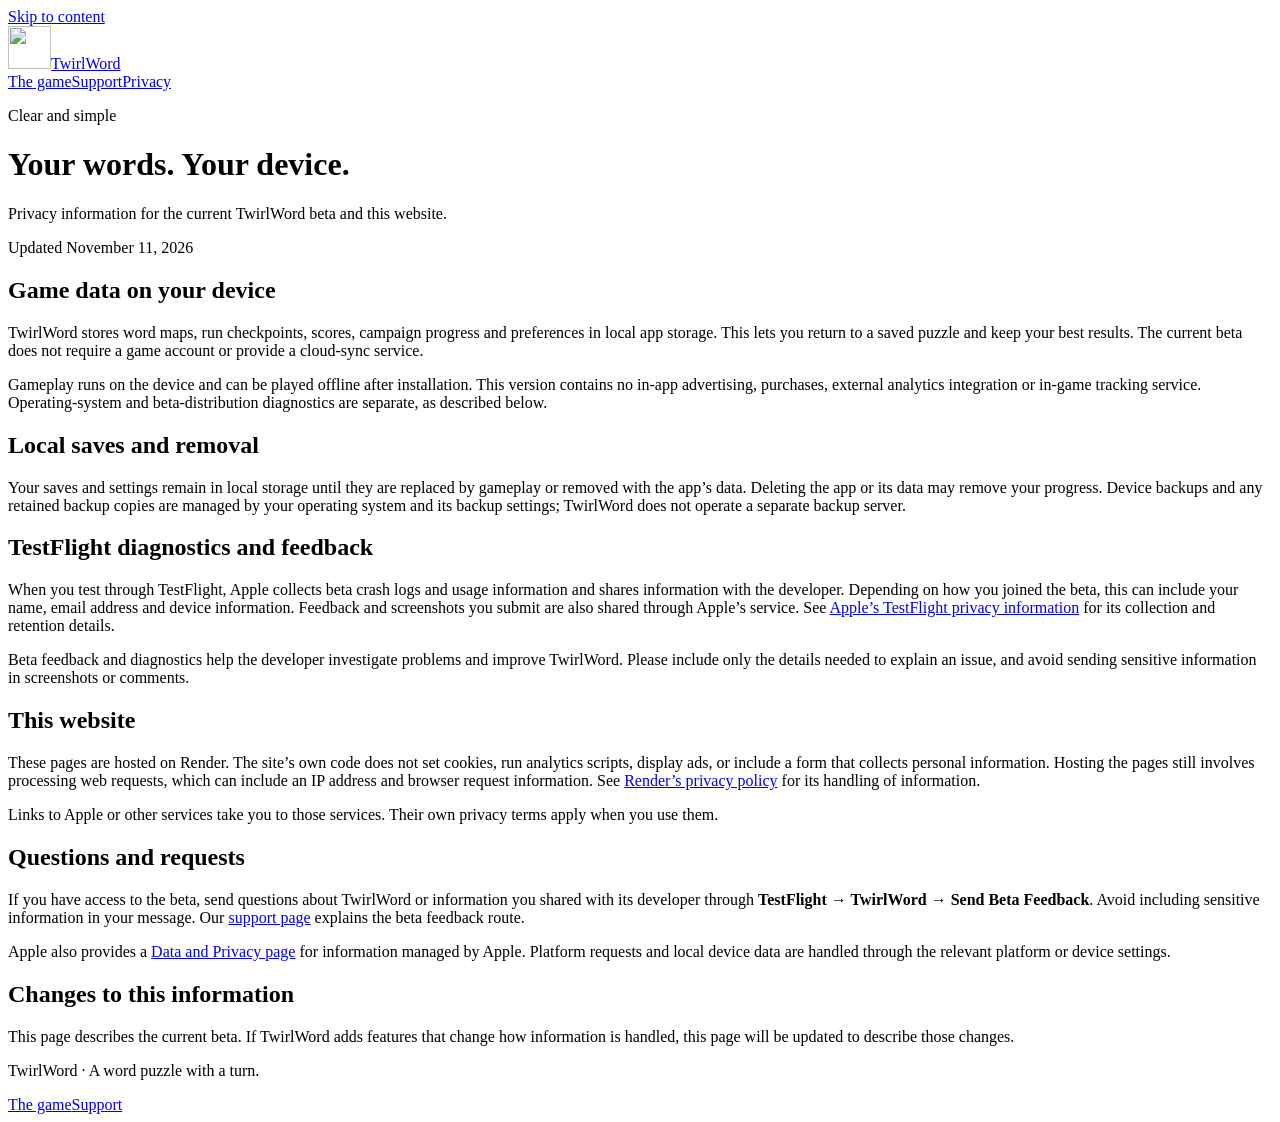
==== site/public/privacy/index.html @ 82c1c7ae "Correct beta support and privacy feedback guidance" ====
<!doctype html>
<html lang="en"><head><meta charset="utf-8"><meta name="viewport" content="width=device-width, initial-scale=1"><meta name="description" content="Privacy information for the TwirlWord beta and website, including local saves, TestFlight diagnostics and feedback, and Render hosting."><meta name="theme-color" content="#fff7ed"><title>Privacy — TwirlWord</title><link rel="icon" href="/assets/mark.svg" type="image/svg+xml"><link rel="stylesheet" href="/assets/style.css"></head>
<body><a class="skip" href="#main">Skip to content</a><header class="site-header wrap"><a class="brand" href="/" aria-label="TwirlWord home"><img src="/assets/mark.svg" width="43" height="43" alt="">TwirlWord</a><nav class="nav" aria-label="Main navigation"><a href="/">The game</a><a href="/support/">Support</a><a href="/privacy/" aria-current="page">Privacy</a></nav></header>
<main id="main" class="wrap"><div class="page-head"><p class="eyebrow">Clear and simple</p><h1>Your words. Your device.</h1><p class="lede">Privacy information for the current TwirlWord beta and this website.</p><p class="small">Updated November 11, 2026</p></div><article class="content policy" aria-label="TwirlWord privacy information"><h2>Game data on your device</h2><p>TwirlWord stores word maps, run checkpoints, scores, campaign progress and preferences in local app storage. This lets you return to a saved puzzle and keep your best results. The current beta does not require a game account or provide a cloud-sync service.</p><p>Gameplay runs on the device and can be played offline after installation. This version contains no in-app advertising, purchases, external analytics integration or in-game tracking service. Operating-system and beta-distribution diagnostics are separate, as described below.</p>
<h2>Local saves and removal</h2><p>Your saves and settings remain in local storage until they are replaced by gameplay or removed with the app’s data. Deleting the app or its data may remove your progress. Device backups and any retained backup copies are managed by your operating system and its backup settings; TwirlWord does not operate a separate backup server.</p>
<h2>TestFlight diagnostics and feedback</h2><p>When you test through TestFlight, Apple collects beta crash logs and usage information and shares information with the developer. Depending on how you joined the beta, this can include your name, email address and device information. Feedback and screenshots you submit are also shared through Apple’s service. See <a href="https://www.apple.com/legal/privacy/data/en/test-flight/">Apple’s TestFlight privacy information</a> for its collection and retention details.</p><p>Beta feedback and diagnostics help the developer investigate problems and improve TwirlWord. Please include only the details needed to explain an issue, and avoid sending sensitive information in screenshots or comments.</p>
<h2>This website</h2><p>These pages are hosted on Render. The site’s own code does not set cookies, run analytics scripts, display ads, or include a form that collects personal information. Hosting the pages still involves processing web requests, which can include an IP address and browser request information. See <a href="https://render.com/privacy">Render’s privacy policy</a> for its handling of information.</p><p>Links to Apple or other services take you to those services. Their own privacy terms apply when you use them.</p>
<h2>Questions and requests</h2><p>If you have access to the beta, send questions about TwirlWord or information you shared with its developer through <strong>TestFlight → TwirlWord → Send Beta Feedback</strong>. Avoid including sensitive information in your message. Our <a href="/support/#contact">support page</a> explains the beta feedback route.</p><p>Apple also provides a <a href="https://privacy.apple.com/">Data and Privacy page</a> for information managed by Apple. Platform requests and local device data are handled through the relevant platform or device settings.</p>
<h2>Changes to this information</h2><p>This page describes the current beta. If TwirlWord adds features that change how information is handled, this page will be updated to describe those changes.</p></article></main><footer class="footer wrap"><p>TwirlWord · A word puzzle with a turn.</p><div><a href="/">The game</a><a href="/support/">Support</a></div></footer></body></html>
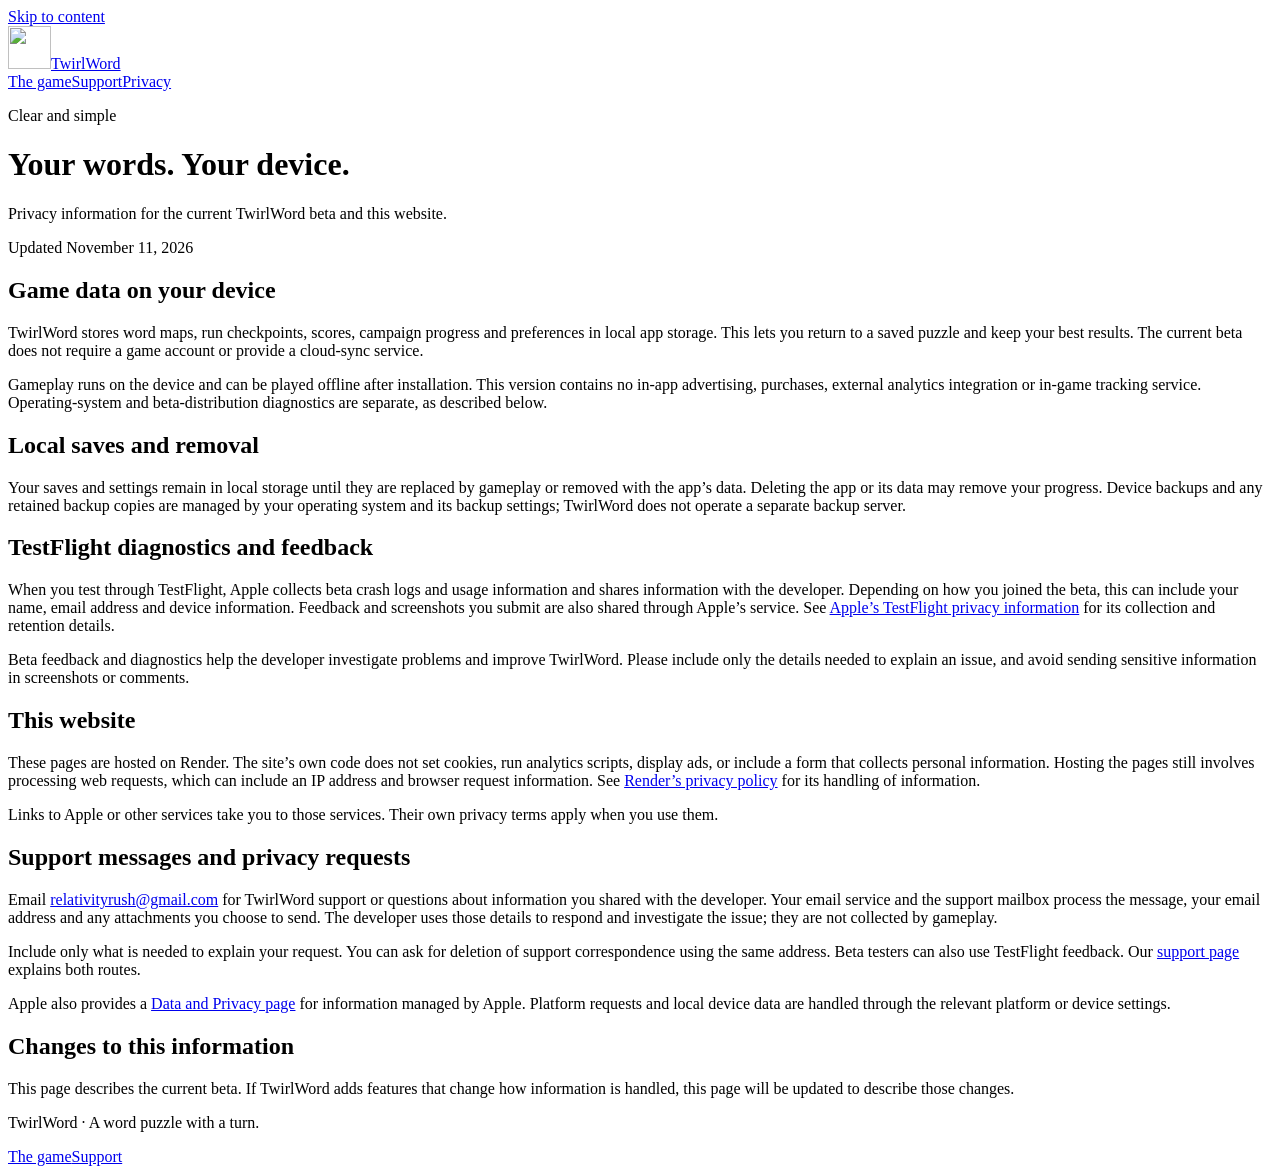
==== commit efbc6dec: "Add public support contact and prepare publisher verification" ====
--- a/site/public/privacy/index.html
+++ b/site/public/privacy/index.html
@@ -5,5 +5,5 @@
 <h2>Local saves and removal</h2><p>Your saves and settings remain in local storage until they are replaced by gameplay or removed with the app’s data. Deleting the app or its data may remove your progress. Device backups and any retained backup copies are managed by your operating system and its backup settings; TwirlWord does not operate a separate backup server.</p>
 <h2>TestFlight diagnostics and feedback</h2><p>When you test through TestFlight, Apple collects beta crash logs and usage information and shares information with the developer. Depending on how you joined the beta, this can include your name, email address and device information. Feedback and screenshots you submit are also shared through Apple’s service. See <a href="https://www.apple.com/legal/privacy/data/en/test-flight/">Apple’s TestFlight privacy information</a> for its collection and retention details.</p><p>Beta feedback and diagnostics help the developer investigate problems and improve TwirlWord. Please include only the details needed to explain an issue, and avoid sending sensitive information in screenshots or comments.</p>
 <h2>This website</h2><p>These pages are hosted on Render. The site’s own code does not set cookies, run analytics scripts, display ads, or include a form that collects personal information. Hosting the pages still involves processing web requests, which can include an IP address and browser request information. See <a href="https://render.com/privacy">Render’s privacy policy</a> for its handling of information.</p><p>Links to Apple or other services take you to those services. Their own privacy terms apply when you use them.</p>
-<h2>Questions and requests</h2><p>If you have access to the beta, send questions about TwirlWord or information you shared with its developer through <strong>TestFlight → TwirlWord → Send Beta Feedback</strong>. Avoid including sensitive information in your message. Our <a href="/support/#contact">support page</a> explains the beta feedback route.</p><p>Apple also provides a <a href="https://privacy.apple.com/">Data and Privacy page</a> for information managed by Apple. Platform requests and local device data are handled through the relevant platform or device settings.</p>
+<h2>Support messages and privacy requests</h2><p>Email <a href="mailto:relativityrush@gmail.com?subject=TwirlWord%20privacy">relativityrush@gmail.com</a> for TwirlWord support or questions about information you shared with the developer. Your email service and the support mailbox process the message, your email address and any attachments you choose to send. The developer uses those details to respond and investigate the issue; they are not collected by gameplay.</p><p>Include only what is needed to explain your request. You can ask for deletion of support correspondence using the same address. Beta testers can also use TestFlight feedback. Our <a href="/support/#contact">support page</a> explains both routes.</p><p>Apple also provides a <a href="https://privacy.apple.com/">Data and Privacy page</a> for information managed by Apple. Platform requests and local device data are handled through the relevant platform or device settings.</p>
 <h2>Changes to this information</h2><p>This page describes the current beta. If TwirlWord adds features that change how information is handled, this page will be updated to describe those changes.</p></article></main><footer class="footer wrap"><p>TwirlWord · A word puzzle with a turn.</p><div><a href="/">The game</a><a href="/support/">Support</a></div></footer></body></html>
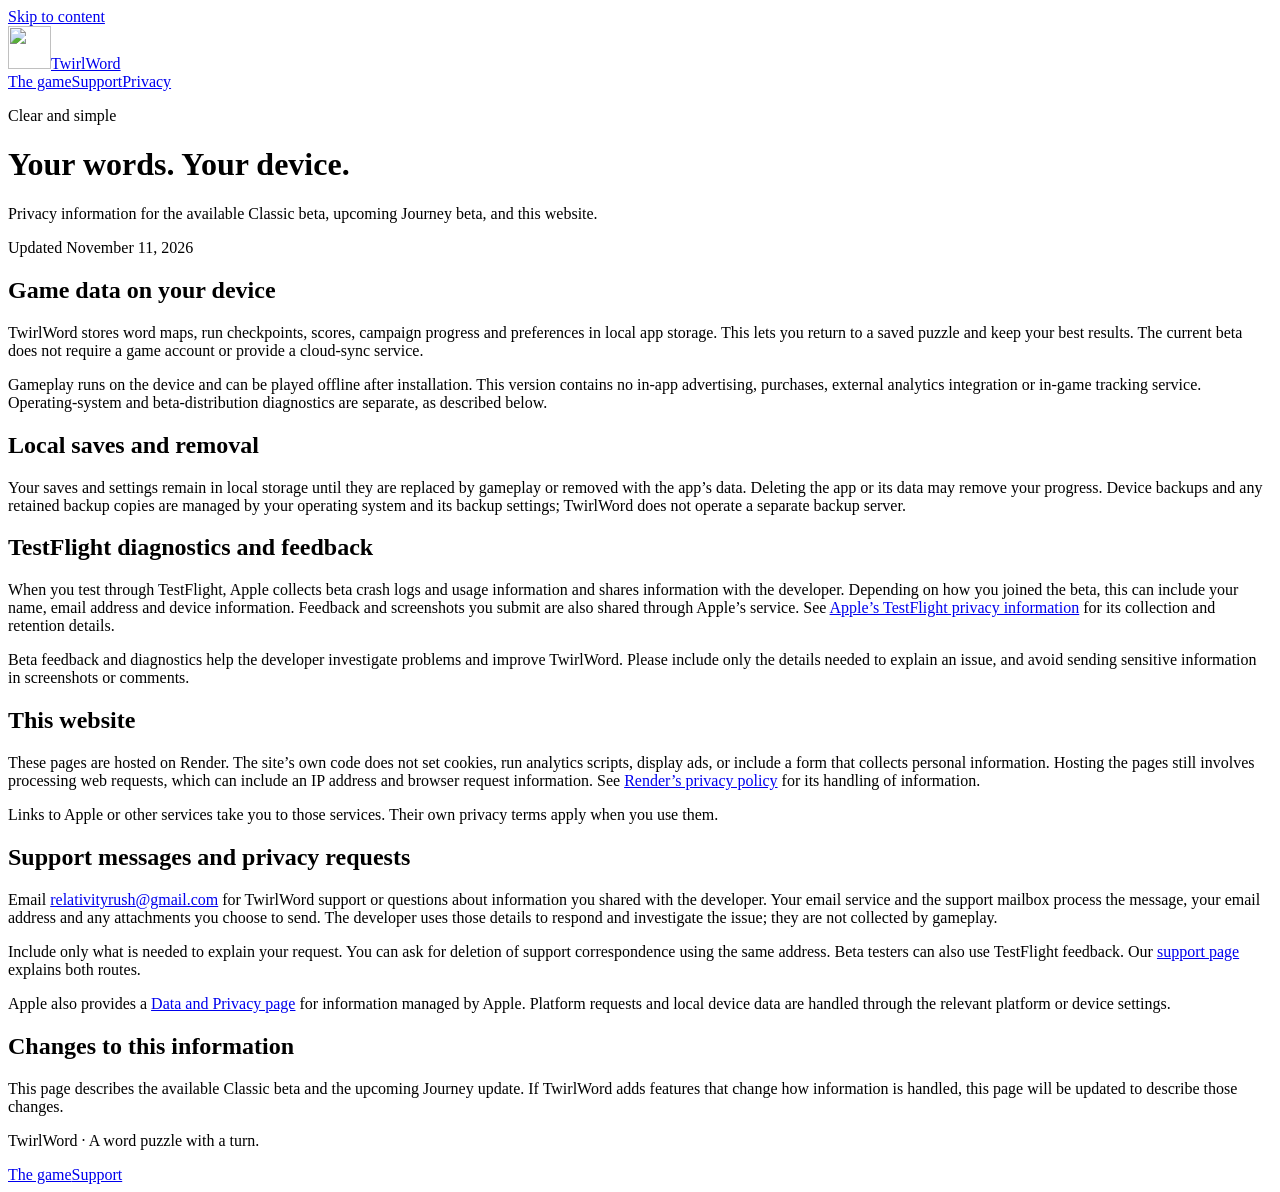
==== commit 02c95434: "Clarify upcoming Journey rules alongside the Classic beta" ====
--- a/site/public/privacy/index.html
+++ b/site/public/privacy/index.html
@@ -1,9 +1,9 @@
 <!doctype html>
 <html lang="en"><head><meta charset="utf-8"><meta name="viewport" content="width=device-width, initial-scale=1"><meta name="description" content="Privacy information for the TwirlWord beta and website, including local saves, TestFlight diagnostics and feedback, and Render hosting."><meta name="theme-color" content="#fff7ed"><title>Privacy — TwirlWord</title><link rel="icon" href="/assets/mark.svg" type="image/svg+xml"><link rel="stylesheet" href="/assets/style.css"></head>
 <body><a class="skip" href="#main">Skip to content</a><header class="site-header wrap"><a class="brand" href="/" aria-label="TwirlWord home"><img src="/assets/mark.svg" width="43" height="43" alt="">TwirlWord</a><nav class="nav" aria-label="Main navigation"><a href="/">The game</a><a href="/support/">Support</a><a href="/privacy/" aria-current="page">Privacy</a></nav></header>
-<main id="main" class="wrap"><div class="page-head"><p class="eyebrow">Clear and simple</p><h1>Your words. Your device.</h1><p class="lede">Privacy information for the current TwirlWord beta and this website.</p><p class="small">Updated November 11, 2026</p></div><article class="content policy" aria-label="TwirlWord privacy information"><h2>Game data on your device</h2><p>TwirlWord stores word maps, run checkpoints, scores, campaign progress and preferences in local app storage. This lets you return to a saved puzzle and keep your best results. The current beta does not require a game account or provide a cloud-sync service.</p><p>Gameplay runs on the device and can be played offline after installation. This version contains no in-app advertising, purchases, external analytics integration or in-game tracking service. Operating-system and beta-distribution diagnostics are separate, as described below.</p>
+<main id="main" class="wrap"><div class="page-head"><p class="eyebrow">Clear and simple</p><h1>Your words. Your device.</h1><p class="lede">Privacy information for the available Classic beta, upcoming Journey beta, and this website.</p><p class="small">Updated November 11, 2026</p></div><article class="content policy" aria-label="TwirlWord privacy information"><h2>Game data on your device</h2><p>TwirlWord stores word maps, run checkpoints, scores, campaign progress and preferences in local app storage. This lets you return to a saved puzzle and keep your best results. The current beta does not require a game account or provide a cloud-sync service.</p><p>Gameplay runs on the device and can be played offline after installation. This version contains no in-app advertising, purchases, external analytics integration or in-game tracking service. Operating-system and beta-distribution diagnostics are separate, as described below.</p>
 <h2>Local saves and removal</h2><p>Your saves and settings remain in local storage until they are replaced by gameplay or removed with the app’s data. Deleting the app or its data may remove your progress. Device backups and any retained backup copies are managed by your operating system and its backup settings; TwirlWord does not operate a separate backup server.</p>
 <h2>TestFlight diagnostics and feedback</h2><p>When you test through TestFlight, Apple collects beta crash logs and usage information and shares information with the developer. Depending on how you joined the beta, this can include your name, email address and device information. Feedback and screenshots you submit are also shared through Apple’s service. See <a href="https://www.apple.com/legal/privacy/data/en/test-flight/">Apple’s TestFlight privacy information</a> for its collection and retention details.</p><p>Beta feedback and diagnostics help the developer investigate problems and improve TwirlWord. Please include only the details needed to explain an issue, and avoid sending sensitive information in screenshots or comments.</p>
 <h2>This website</h2><p>These pages are hosted on Render. The site’s own code does not set cookies, run analytics scripts, display ads, or include a form that collects personal information. Hosting the pages still involves processing web requests, which can include an IP address and browser request information. See <a href="https://render.com/privacy">Render’s privacy policy</a> for its handling of information.</p><p>Links to Apple or other services take you to those services. Their own privacy terms apply when you use them.</p>
 <h2>Support messages and privacy requests</h2><p>Email <a href="mailto:relativityrush@gmail.com?subject=TwirlWord%20privacy">relativityrush@gmail.com</a> for TwirlWord support or questions about information you shared with the developer. Your email service and the support mailbox process the message, your email address and any attachments you choose to send. The developer uses those details to respond and investigate the issue; they are not collected by gameplay.</p><p>Include only what is needed to explain your request. You can ask for deletion of support correspondence using the same address. Beta testers can also use TestFlight feedback. Our <a href="/support/#contact">support page</a> explains both routes.</p><p>Apple also provides a <a href="https://privacy.apple.com/">Data and Privacy page</a> for information managed by Apple. Platform requests and local device data are handled through the relevant platform or device settings.</p>
-<h2>Changes to this information</h2><p>This page describes the current beta. If TwirlWord adds features that change how information is handled, this page will be updated to describe those changes.</p></article></main><footer class="footer wrap"><p>TwirlWord · A word puzzle with a turn.</p><div><a href="/">The game</a><a href="/support/">Support</a></div></footer></body></html>
+<h2>Changes to this information</h2><p>This page describes the available Classic beta and the upcoming Journey update. If TwirlWord adds features that change how information is handled, this page will be updated to describe those changes.</p></article></main><footer class="footer wrap"><p>TwirlWord · A word puzzle with a turn.</p><div><a href="/">The game</a><a href="/support/">Support</a></div></footer></body></html>
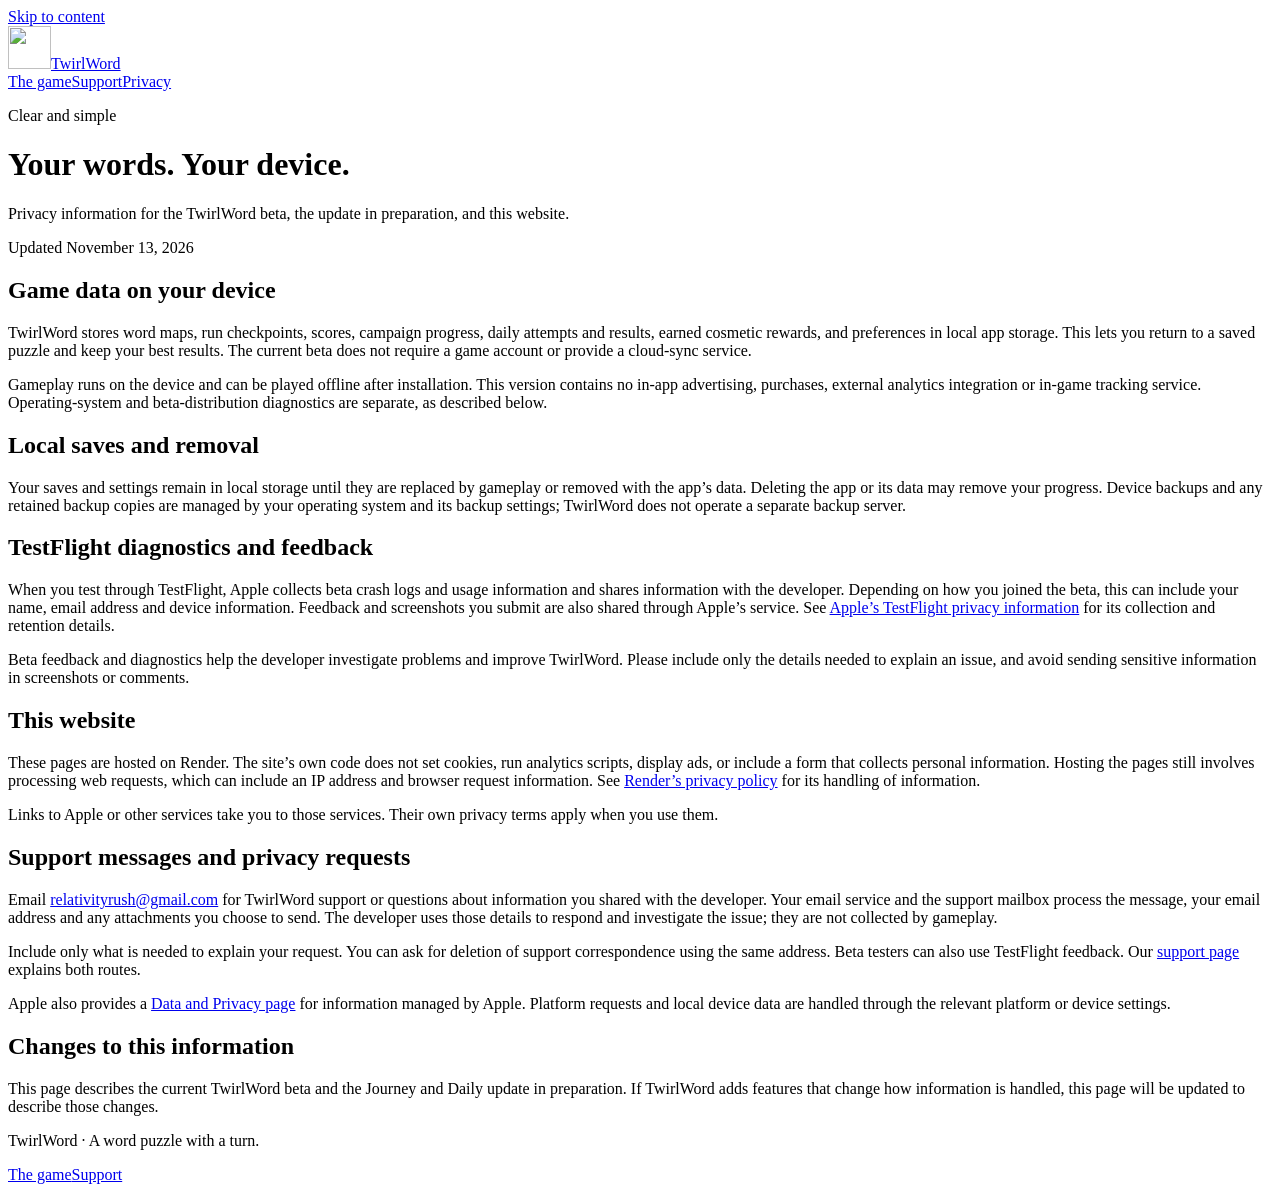
==== commit 161d4da7: "Prepare upcoming 1000-level Journey and Daily support copy" ====
--- a/site/public/privacy/index.html
+++ b/site/public/privacy/index.html
@@ -1,9 +1,9 @@
 <!doctype html>
 <html lang="en"><head><meta charset="utf-8"><meta name="viewport" content="width=device-width, initial-scale=1"><meta name="description" content="Privacy information for the TwirlWord beta and website, including local saves, TestFlight diagnostics and feedback, and Render hosting."><meta name="theme-color" content="#fff7ed"><title>Privacy — TwirlWord</title><link rel="icon" href="/assets/mark.svg" type="image/svg+xml"><link rel="stylesheet" href="/assets/style.css"></head>
 <body><a class="skip" href="#main">Skip to content</a><header class="site-header wrap"><a class="brand" href="/" aria-label="TwirlWord home"><img src="/assets/mark.svg" width="43" height="43" alt="">TwirlWord</a><nav class="nav" aria-label="Main navigation"><a href="/">The game</a><a href="/support/">Support</a><a href="/privacy/" aria-current="page">Privacy</a></nav></header>
-<main id="main" class="wrap"><div class="page-head"><p class="eyebrow">Clear and simple</p><h1>Your words. Your device.</h1><p class="lede">Privacy information for the available Classic beta, upcoming Journey beta, and this website.</p><p class="small">Updated November 11, 2026</p></div><article class="content policy" aria-label="TwirlWord privacy information"><h2>Game data on your device</h2><p>TwirlWord stores word maps, run checkpoints, scores, campaign progress and preferences in local app storage. This lets you return to a saved puzzle and keep your best results. The current beta does not require a game account or provide a cloud-sync service.</p><p>Gameplay runs on the device and can be played offline after installation. This version contains no in-app advertising, purchases, external analytics integration or in-game tracking service. Operating-system and beta-distribution diagnostics are separate, as described below.</p>
+<main id="main" class="wrap"><div class="page-head"><p class="eyebrow">Clear and simple</p><h1>Your words. Your device.</h1><p class="lede">Privacy information for the TwirlWord beta, the update in preparation, and this website.</p><p class="small">Updated November 13, 2026</p></div><article class="content policy" aria-label="TwirlWord privacy information"><h2>Game data on your device</h2><p>TwirlWord stores word maps, run checkpoints, scores, campaign progress, daily attempts and results, earned cosmetic rewards, and preferences in local app storage. This lets you return to a saved puzzle and keep your best results. The current beta does not require a game account or provide a cloud-sync service.</p><p>Gameplay runs on the device and can be played offline after installation. This version contains no in-app advertising, purchases, external analytics integration or in-game tracking service. Operating-system and beta-distribution diagnostics are separate, as described below.</p>
 <h2>Local saves and removal</h2><p>Your saves and settings remain in local storage until they are replaced by gameplay or removed with the app’s data. Deleting the app or its data may remove your progress. Device backups and any retained backup copies are managed by your operating system and its backup settings; TwirlWord does not operate a separate backup server.</p>
 <h2>TestFlight diagnostics and feedback</h2><p>When you test through TestFlight, Apple collects beta crash logs and usage information and shares information with the developer. Depending on how you joined the beta, this can include your name, email address and device information. Feedback and screenshots you submit are also shared through Apple’s service. See <a href="https://www.apple.com/legal/privacy/data/en/test-flight/">Apple’s TestFlight privacy information</a> for its collection and retention details.</p><p>Beta feedback and diagnostics help the developer investigate problems and improve TwirlWord. Please include only the details needed to explain an issue, and avoid sending sensitive information in screenshots or comments.</p>
 <h2>This website</h2><p>These pages are hosted on Render. The site’s own code does not set cookies, run analytics scripts, display ads, or include a form that collects personal information. Hosting the pages still involves processing web requests, which can include an IP address and browser request information. See <a href="https://render.com/privacy">Render’s privacy policy</a> for its handling of information.</p><p>Links to Apple or other services take you to those services. Their own privacy terms apply when you use them.</p>
 <h2>Support messages and privacy requests</h2><p>Email <a href="mailto:relativityrush@gmail.com?subject=TwirlWord%20privacy">relativityrush@gmail.com</a> for TwirlWord support or questions about information you shared with the developer. Your email service and the support mailbox process the message, your email address and any attachments you choose to send. The developer uses those details to respond and investigate the issue; they are not collected by gameplay.</p><p>Include only what is needed to explain your request. You can ask for deletion of support correspondence using the same address. Beta testers can also use TestFlight feedback. Our <a href="/support/#contact">support page</a> explains both routes.</p><p>Apple also provides a <a href="https://privacy.apple.com/">Data and Privacy page</a> for information managed by Apple. Platform requests and local device data are handled through the relevant platform or device settings.</p>
-<h2>Changes to this information</h2><p>This page describes the available Classic beta and the upcoming Journey update. If TwirlWord adds features that change how information is handled, this page will be updated to describe those changes.</p></article></main><footer class="footer wrap"><p>TwirlWord · A word puzzle with a turn.</p><div><a href="/">The game</a><a href="/support/">Support</a></div></footer></body></html>
+<h2>Changes to this information</h2><p>This page describes the current TwirlWord beta and the Journey and Daily update in preparation. If TwirlWord adds features that change how information is handled, this page will be updated to describe those changes.</p></article></main><footer class="footer wrap"><p>TwirlWord · A word puzzle with a turn.</p><div><a href="/">The game</a><a href="/support/">Support</a></div></footer></body></html>
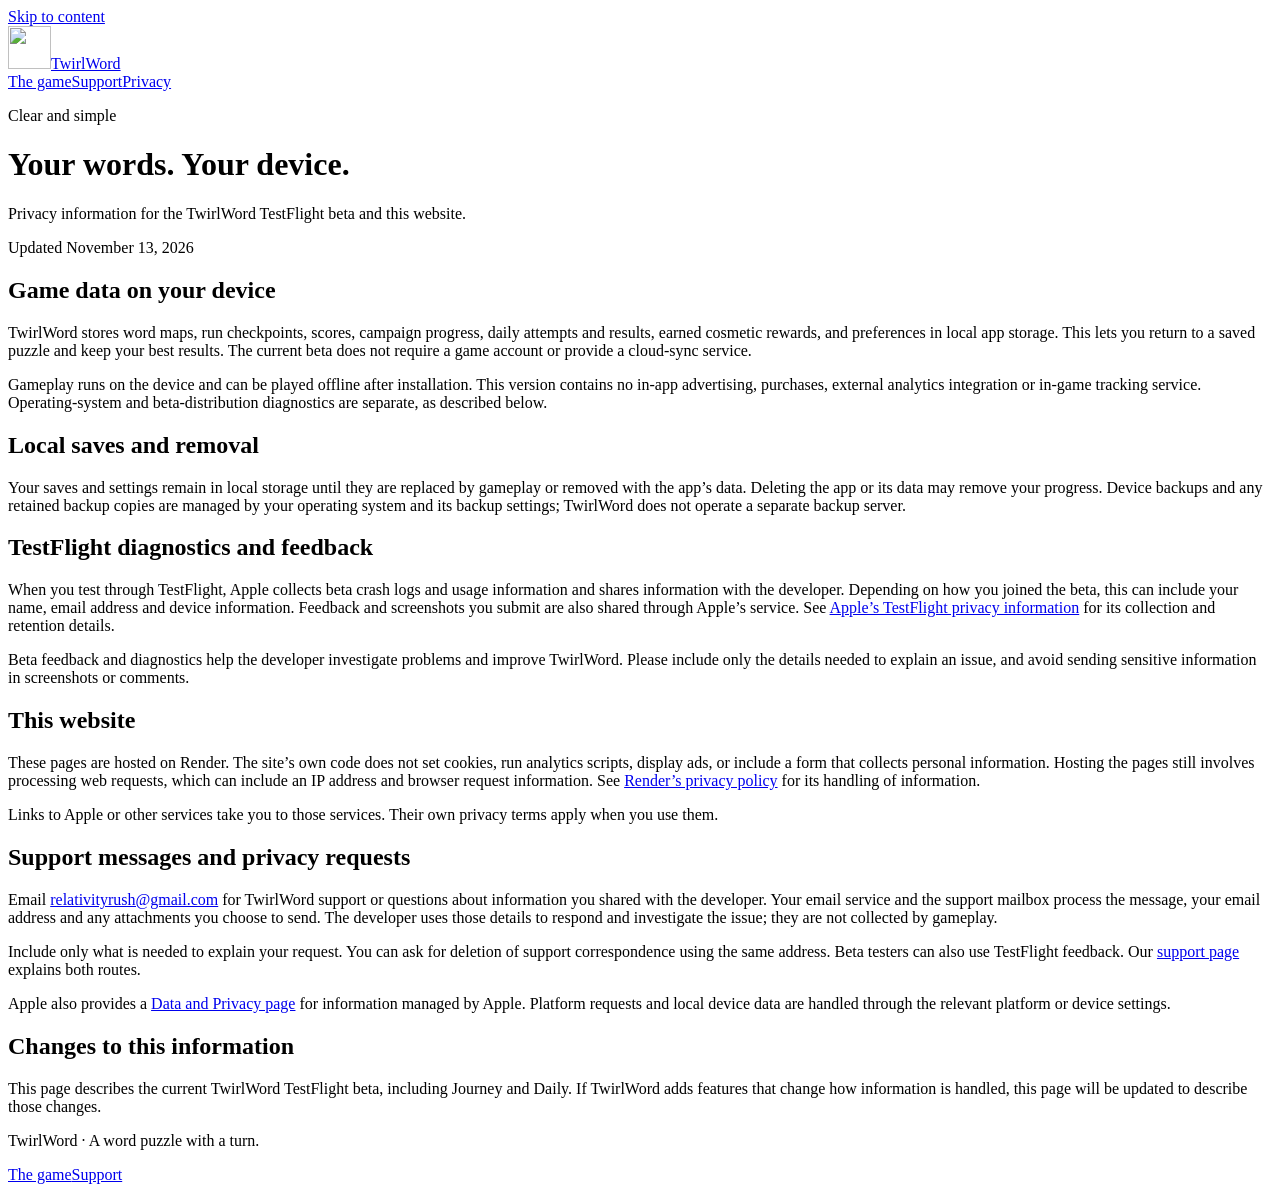
==== commit 91028a97: "Update invited TestFlight build 4 availability copy" ====
--- a/site/public/privacy/index.html
+++ b/site/public/privacy/index.html
@@ -1,9 +1,9 @@
 <!doctype html>
 <html lang="en"><head><meta charset="utf-8"><meta name="viewport" content="width=device-width, initial-scale=1"><meta name="description" content="Privacy information for the TwirlWord beta and website, including local saves, TestFlight diagnostics and feedback, and Render hosting."><meta name="theme-color" content="#fff7ed"><title>Privacy — TwirlWord</title><link rel="icon" href="/assets/mark.svg" type="image/svg+xml"><link rel="stylesheet" href="/assets/style.css"></head>
 <body><a class="skip" href="#main">Skip to content</a><header class="site-header wrap"><a class="brand" href="/" aria-label="TwirlWord home"><img src="/assets/mark.svg" width="43" height="43" alt="">TwirlWord</a><nav class="nav" aria-label="Main navigation"><a href="/">The game</a><a href="/support/">Support</a><a href="/privacy/" aria-current="page">Privacy</a></nav></header>
-<main id="main" class="wrap"><div class="page-head"><p class="eyebrow">Clear and simple</p><h1>Your words. Your device.</h1><p class="lede">Privacy information for the TwirlWord beta, the update in preparation, and this website.</p><p class="small">Updated November 13, 2026</p></div><article class="content policy" aria-label="TwirlWord privacy information"><h2>Game data on your device</h2><p>TwirlWord stores word maps, run checkpoints, scores, campaign progress, daily attempts and results, earned cosmetic rewards, and preferences in local app storage. This lets you return to a saved puzzle and keep your best results. The current beta does not require a game account or provide a cloud-sync service.</p><p>Gameplay runs on the device and can be played offline after installation. This version contains no in-app advertising, purchases, external analytics integration or in-game tracking service. Operating-system and beta-distribution diagnostics are separate, as described below.</p>
+<main id="main" class="wrap"><div class="page-head"><p class="eyebrow">Clear and simple</p><h1>Your words. Your device.</h1><p class="lede">Privacy information for the TwirlWord TestFlight beta and this website.</p><p class="small">Updated November 13, 2026</p></div><article class="content policy" aria-label="TwirlWord privacy information"><h2>Game data on your device</h2><p>TwirlWord stores word maps, run checkpoints, scores, campaign progress, daily attempts and results, earned cosmetic rewards, and preferences in local app storage. This lets you return to a saved puzzle and keep your best results. The current beta does not require a game account or provide a cloud-sync service.</p><p>Gameplay runs on the device and can be played offline after installation. This version contains no in-app advertising, purchases, external analytics integration or in-game tracking service. Operating-system and beta-distribution diagnostics are separate, as described below.</p>
 <h2>Local saves and removal</h2><p>Your saves and settings remain in local storage until they are replaced by gameplay or removed with the app’s data. Deleting the app or its data may remove your progress. Device backups and any retained backup copies are managed by your operating system and its backup settings; TwirlWord does not operate a separate backup server.</p>
 <h2>TestFlight diagnostics and feedback</h2><p>When you test through TestFlight, Apple collects beta crash logs and usage information and shares information with the developer. Depending on how you joined the beta, this can include your name, email address and device information. Feedback and screenshots you submit are also shared through Apple’s service. See <a href="https://www.apple.com/legal/privacy/data/en/test-flight/">Apple’s TestFlight privacy information</a> for its collection and retention details.</p><p>Beta feedback and diagnostics help the developer investigate problems and improve TwirlWord. Please include only the details needed to explain an issue, and avoid sending sensitive information in screenshots or comments.</p>
 <h2>This website</h2><p>These pages are hosted on Render. The site’s own code does not set cookies, run analytics scripts, display ads, or include a form that collects personal information. Hosting the pages still involves processing web requests, which can include an IP address and browser request information. See <a href="https://render.com/privacy">Render’s privacy policy</a> for its handling of information.</p><p>Links to Apple or other services take you to those services. Their own privacy terms apply when you use them.</p>
 <h2>Support messages and privacy requests</h2><p>Email <a href="mailto:relativityrush@gmail.com?subject=TwirlWord%20privacy">relativityrush@gmail.com</a> for TwirlWord support or questions about information you shared with the developer. Your email service and the support mailbox process the message, your email address and any attachments you choose to send. The developer uses those details to respond and investigate the issue; they are not collected by gameplay.</p><p>Include only what is needed to explain your request. You can ask for deletion of support correspondence using the same address. Beta testers can also use TestFlight feedback. Our <a href="/support/#contact">support page</a> explains both routes.</p><p>Apple also provides a <a href="https://privacy.apple.com/">Data and Privacy page</a> for information managed by Apple. Platform requests and local device data are handled through the relevant platform or device settings.</p>
-<h2>Changes to this information</h2><p>This page describes the current TwirlWord beta and the Journey and Daily update in preparation. If TwirlWord adds features that change how information is handled, this page will be updated to describe those changes.</p></article></main><footer class="footer wrap"><p>TwirlWord · A word puzzle with a turn.</p><div><a href="/">The game</a><a href="/support/">Support</a></div></footer></body></html>
+<h2>Changes to this information</h2><p>This page describes the current TwirlWord TestFlight beta, including Journey and Daily. If TwirlWord adds features that change how information is handled, this page will be updated to describe those changes.</p></article></main><footer class="footer wrap"><p>TwirlWord · A word puzzle with a turn.</p><div><a href="/">The game</a><a href="/support/">Support</a></div></footer></body></html>
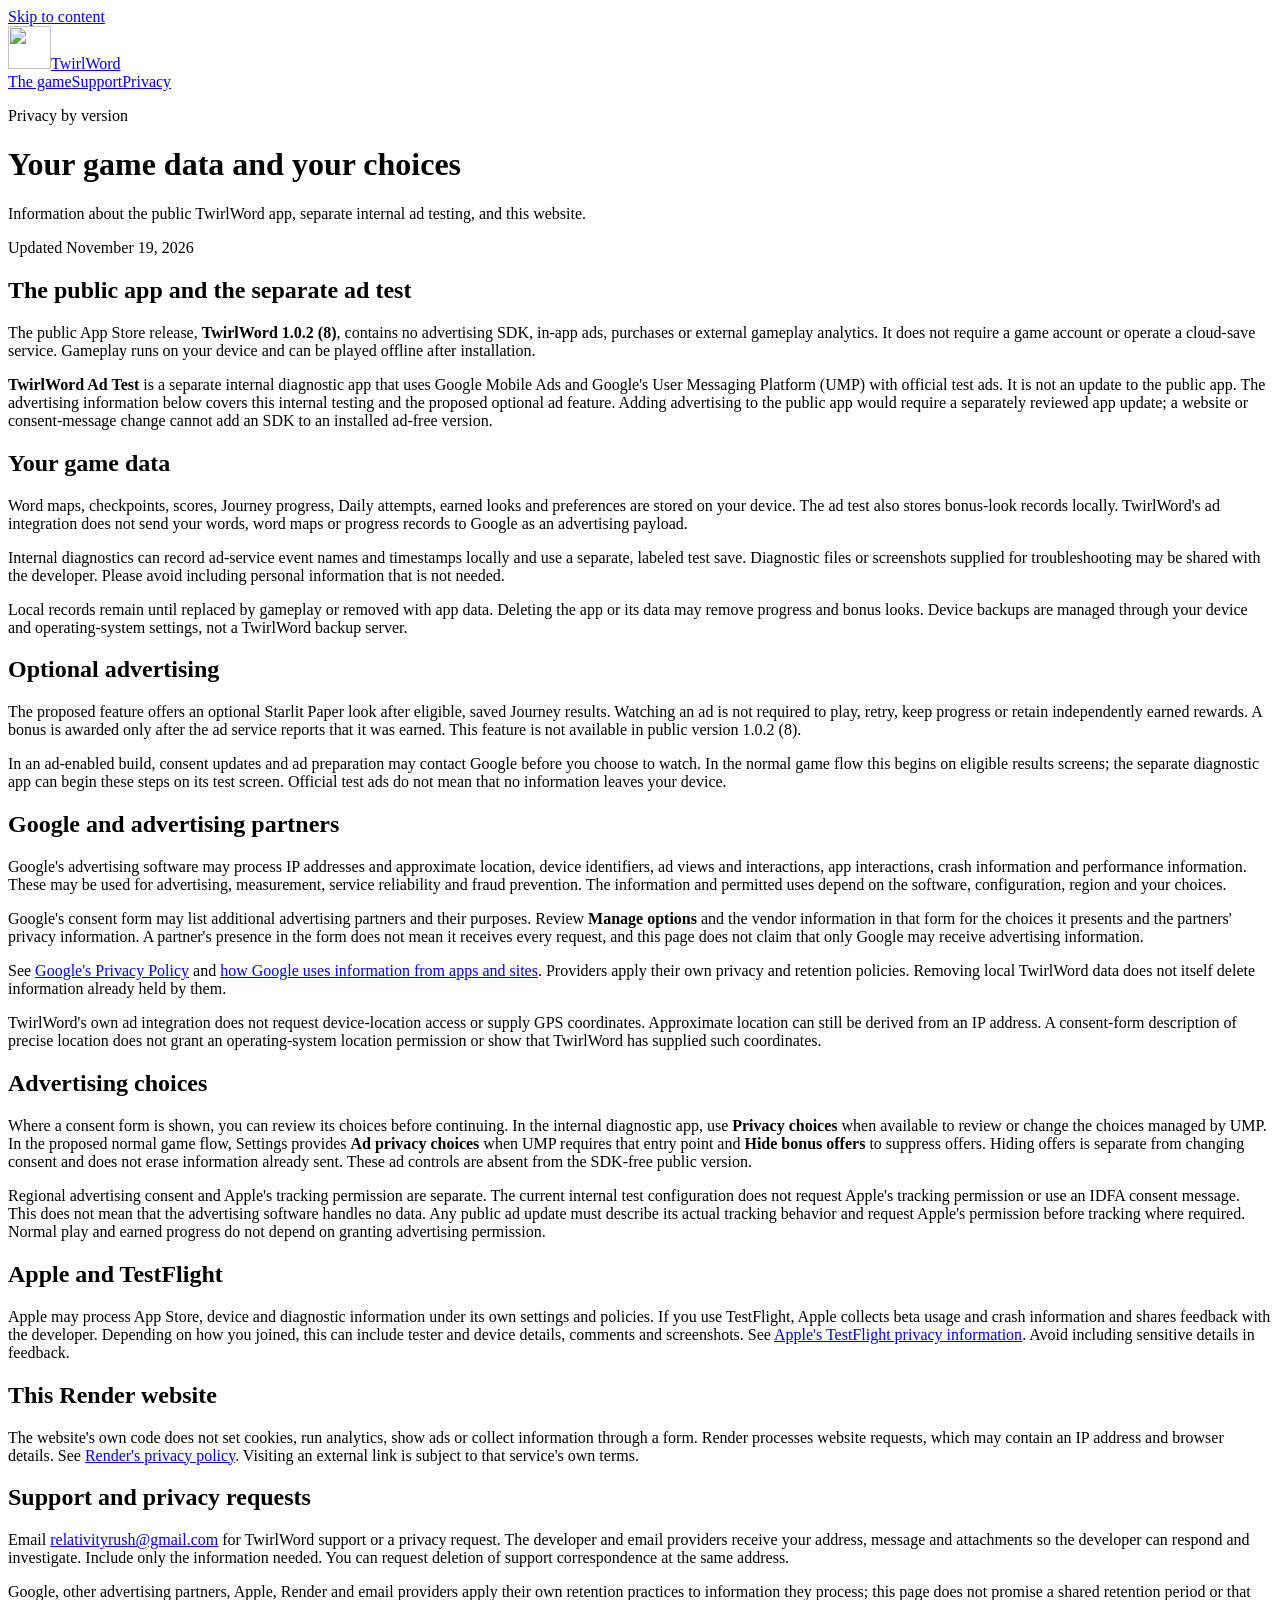
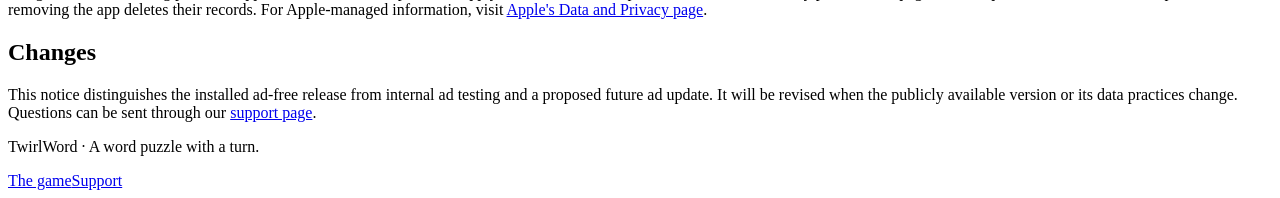
==== commit e237290c: "Distinguish public TwirlWord privacy from internal ad testing" ====
--- a/site/public/privacy/index.html
+++ b/site/public/privacy/index.html
@@ -1,9 +1,32 @@
 <!doctype html>
-<html lang="en"><head><meta charset="utf-8"><meta name="viewport" content="width=device-width, initial-scale=1"><meta name="description" content="Privacy information for the TwirlWord beta and website, including local saves, TestFlight diagnostics and feedback, and Render hosting."><meta name="theme-color" content="#fff7ed"><title>Privacy — TwirlWord</title><link rel="icon" href="/assets/mark.svg" type="image/svg+xml"><link rel="stylesheet" href="/assets/style.css"></head>
+<html lang="en"><head><meta charset="utf-8"><meta name="viewport" content="width=device-width, initial-scale=1"><meta name="description" content="TwirlWord privacy: local game data, the public ad-free app, separate Google ad testing, your choices, and support."><meta name="theme-color" content="#fff7ed"><title>Privacy — TwirlWord</title><link rel="icon" href="/assets/mark.svg" type="image/svg+xml"><link rel="stylesheet" href="/assets/style.css"></head>
 <body><a class="skip" href="#main">Skip to content</a><header class="site-header wrap"><a class="brand" href="/" aria-label="TwirlWord home"><img src="/assets/mark.svg" width="43" height="43" alt="">TwirlWord</a><nav class="nav" aria-label="Main navigation"><a href="/">The game</a><a href="/support/">Support</a><a href="/privacy/" aria-current="page">Privacy</a></nav></header>
-<main id="main" class="wrap"><div class="page-head"><p class="eyebrow">Clear and simple</p><h1>Your words. Your device.</h1><p class="lede">Privacy information for the TwirlWord TestFlight beta and this website.</p><p class="small">Updated November 13, 2026</p></div><article class="content policy" aria-label="TwirlWord privacy information"><h2>Game data on your device</h2><p>TwirlWord stores word maps, run checkpoints, scores, campaign progress, daily attempts and results, earned cosmetic rewards, and preferences in local app storage. This lets you return to a saved puzzle and keep your best results. The current beta does not require a game account or provide a cloud-sync service.</p><p>Gameplay runs on the device and can be played offline after installation. This version contains no in-app advertising, purchases, external analytics integration or in-game tracking service. Operating-system and beta-distribution diagnostics are separate, as described below.</p>
-<h2>Local saves and removal</h2><p>Your saves and settings remain in local storage until they are replaced by gameplay or removed with the app’s data. Deleting the app or its data may remove your progress. Device backups and any retained backup copies are managed by your operating system and its backup settings; TwirlWord does not operate a separate backup server.</p>
-<h2>TestFlight diagnostics and feedback</h2><p>When you test through TestFlight, Apple collects beta crash logs and usage information and shares information with the developer. Depending on how you joined the beta, this can include your name, email address and device information. Feedback and screenshots you submit are also shared through Apple’s service. See <a href="https://www.apple.com/legal/privacy/data/en/test-flight/">Apple’s TestFlight privacy information</a> for its collection and retention details.</p><p>Beta feedback and diagnostics help the developer investigate problems and improve TwirlWord. Please include only the details needed to explain an issue, and avoid sending sensitive information in screenshots or comments.</p>
-<h2>This website</h2><p>These pages are hosted on Render. The site’s own code does not set cookies, run analytics scripts, display ads, or include a form that collects personal information. Hosting the pages still involves processing web requests, which can include an IP address and browser request information. See <a href="https://render.com/privacy">Render’s privacy policy</a> for its handling of information.</p><p>Links to Apple or other services take you to those services. Their own privacy terms apply when you use them.</p>
-<h2>Support messages and privacy requests</h2><p>Email <a href="mailto:relativityrush@gmail.com?subject=TwirlWord%20privacy">relativityrush@gmail.com</a> for TwirlWord support or questions about information you shared with the developer. Your email service and the support mailbox process the message, your email address and any attachments you choose to send. The developer uses those details to respond and investigate the issue; they are not collected by gameplay.</p><p>Include only what is needed to explain your request. You can ask for deletion of support correspondence using the same address. Beta testers can also use TestFlight feedback. Our <a href="/support/#contact">support page</a> explains both routes.</p><p>Apple also provides a <a href="https://privacy.apple.com/">Data and Privacy page</a> for information managed by Apple. Platform requests and local device data are handled through the relevant platform or device settings.</p>
-<h2>Changes to this information</h2><p>This page describes the current TwirlWord TestFlight beta, including Journey and Daily. If TwirlWord adds features that change how information is handled, this page will be updated to describe those changes.</p></article></main><footer class="footer wrap"><p>TwirlWord · A word puzzle with a turn.</p><div><a href="/">The game</a><a href="/support/">Support</a></div></footer></body></html>
+<main id="main" class="wrap"><div class="page-head"><p class="eyebrow">Privacy by version</p><h1>Your game data and your choices</h1><p class="lede">Information about the public TwirlWord app, separate internal ad testing, and this website.</p><p class="small">Updated November 19, 2026</p></div><article class="content policy" aria-label="TwirlWord privacy information">
+<h2>The public app and the separate ad test</h2>
+<p>The public App Store release, <strong>TwirlWord 1.0.2 (8)</strong>, contains no advertising SDK, in-app ads, purchases or external gameplay analytics. It does not require a game account or operate a cloud-save service. Gameplay runs on your device and can be played offline after installation.</p>
+<p><strong>TwirlWord Ad Test</strong> is a separate internal diagnostic app that uses Google Mobile Ads and Google's User Messaging Platform (UMP) with official test ads. It is not an update to the public app. The advertising information below covers this internal testing and the proposed optional ad feature. Adding advertising to the public app would require a separately reviewed app update; a website or consent-message change cannot add an SDK to an installed ad-free version.</p>
+<h2>Your game data</h2>
+<p>Word maps, checkpoints, scores, Journey progress, Daily attempts, earned looks and preferences are stored on your device. The ad test also stores bonus-look records locally. TwirlWord's ad integration does not send your words, word maps or progress records to Google as an advertising payload.</p>
+<p>Internal diagnostics can record ad-service event names and timestamps locally and use a separate, labeled test save. Diagnostic files or screenshots supplied for troubleshooting may be shared with the developer. Please avoid including personal information that is not needed.</p>
+<p>Local records remain until replaced by gameplay or removed with app data. Deleting the app or its data may remove progress and bonus looks. Device backups are managed through your device and operating-system settings, not a TwirlWord backup server.</p>
+<h2>Optional advertising</h2>
+<p>The proposed feature offers an optional Starlit Paper look after eligible, saved Journey results. Watching an ad is not required to play, retry, keep progress or retain independently earned rewards. A bonus is awarded only after the ad service reports that it was earned. This feature is not available in public version 1.0.2 (8).</p>
+<p>In an ad-enabled build, consent updates and ad preparation may contact Google before you choose to watch. In the normal game flow this begins on eligible results screens; the separate diagnostic app can begin these steps on its test screen. Official test ads do not mean that no information leaves your device.</p>
+<h2>Google and advertising partners</h2>
+<p>Google's advertising software may process IP addresses and approximate location, device identifiers, ad views and interactions, app interactions, crash information and performance information. These may be used for advertising, measurement, service reliability and fraud prevention. The information and permitted uses depend on the software, configuration, region and your choices.</p>
+<p>Google's consent form may list additional advertising partners and their purposes. Review <strong>Manage options</strong> and the vendor information in that form for the choices it presents and the partners' privacy information. A partner's presence in the form does not mean it receives every request, and this page does not claim that only Google may receive advertising information.</p>
+<p>See <a href="https://policies.google.com/privacy">Google's Privacy Policy</a> and <a href="https://policies.google.com/technologies/partner-sites">how Google uses information from apps and sites</a>. Providers apply their own privacy and retention policies. Removing local TwirlWord data does not itself delete information already held by them.</p>
+<p>TwirlWord's own ad integration does not request device-location access or supply GPS coordinates. Approximate location can still be derived from an IP address. A consent-form description of precise location does not grant an operating-system location permission or show that TwirlWord has supplied such coordinates.</p>
+<h2>Advertising choices</h2>
+<p>Where a consent form is shown, you can review its choices before continuing. In the internal diagnostic app, use <strong>Privacy choices</strong> when available to review or change the choices managed by UMP. In the proposed normal game flow, Settings provides <strong>Ad privacy choices</strong> when UMP requires that entry point and <strong>Hide bonus offers</strong> to suppress offers. Hiding offers is separate from changing consent and does not erase information already sent. These ad controls are absent from the SDK-free public version.</p>
+<p>Regional advertising consent and Apple's tracking permission are separate. The current internal test configuration does not request Apple's tracking permission or use an IDFA consent message. This does not mean that the advertising software handles no data. Any public ad update must describe its actual tracking behavior and request Apple's permission before tracking where required. Normal play and earned progress do not depend on granting advertising permission.</p>
+<h2>Apple and TestFlight</h2>
+<p>Apple may process App Store, device and diagnostic information under its own settings and policies. If you use TestFlight, Apple collects beta usage and crash information and shares feedback with the developer. Depending on how you joined, this can include tester and device details, comments and screenshots. See <a href="https://www.apple.com/legal/privacy/data/en/test-flight/">Apple's TestFlight privacy information</a>. Avoid including sensitive details in feedback.</p>
+<h2>This Render website</h2>
+<p>The website's own code does not set cookies, run analytics, show ads or collect information through a form. Render processes website requests, which may contain an IP address and browser details. See <a href="https://render.com/privacy">Render's privacy policy</a>. Visiting an external link is subject to that service's own terms.</p>
+<h2>Support and privacy requests</h2>
+<p>Email <a href="mailto:relativityrush@gmail.com?subject=TwirlWord%20privacy">relativityrush@gmail.com</a> for TwirlWord support or a privacy request. The developer and email providers receive your address, message and attachments so the developer can respond and investigate. Include only the information needed. You can request deletion of support correspondence at the same address.</p>
+<p>Google, other advertising partners, Apple, Render and email providers apply their own retention practices to information they process; this page does not promise a shared retention period or that removing the app deletes their records. For Apple-managed information, visit <a href="https://privacy.apple.com/">Apple's Data and Privacy page</a>.</p>
+<h2>Changes</h2>
+<p>This notice distinguishes the installed ad-free release from internal ad testing and a proposed future ad update. It will be revised when the publicly available version or its data practices change. Questions can be sent through our <a href="/support/#contact">support page</a>.</p>
+</article></main><footer class="footer wrap"><p>TwirlWord · A word puzzle with a turn.</p><div><a href="/">The game</a><a href="/support/">Support</a></div></footer></body></html>
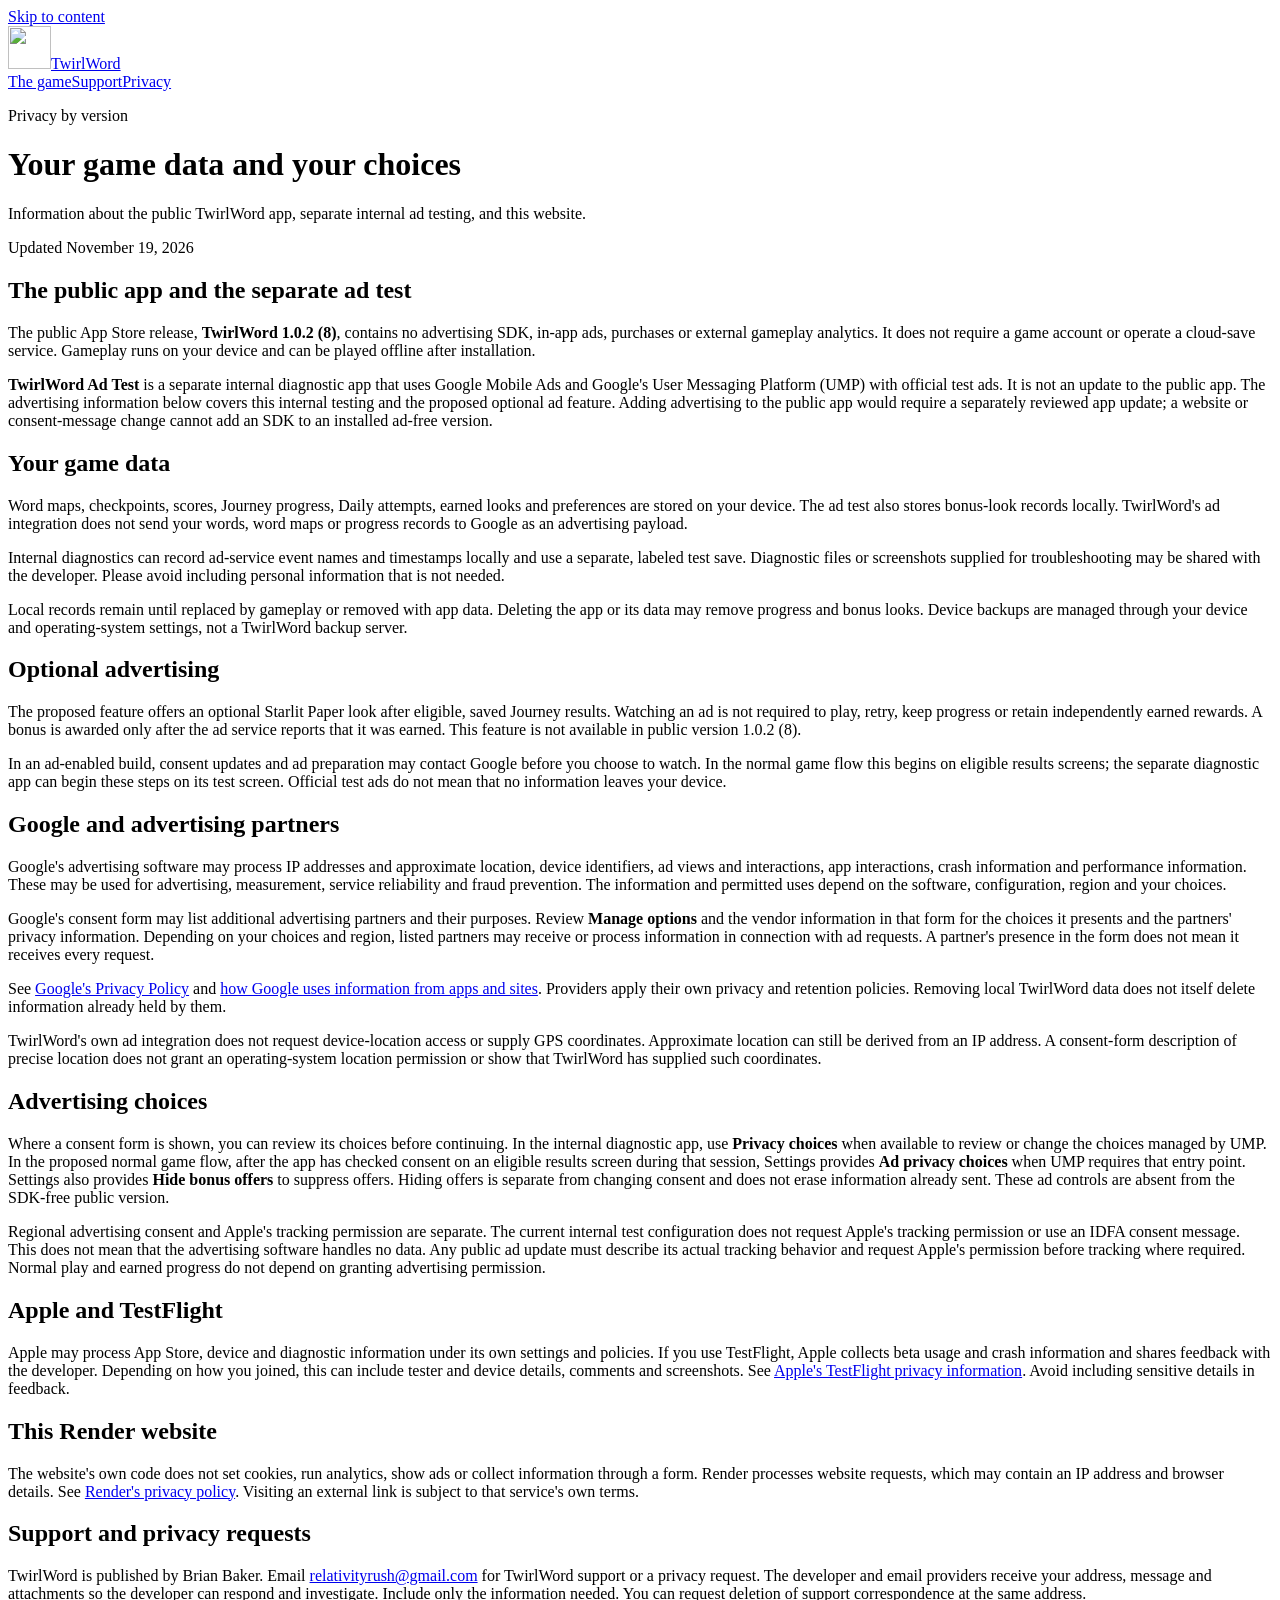
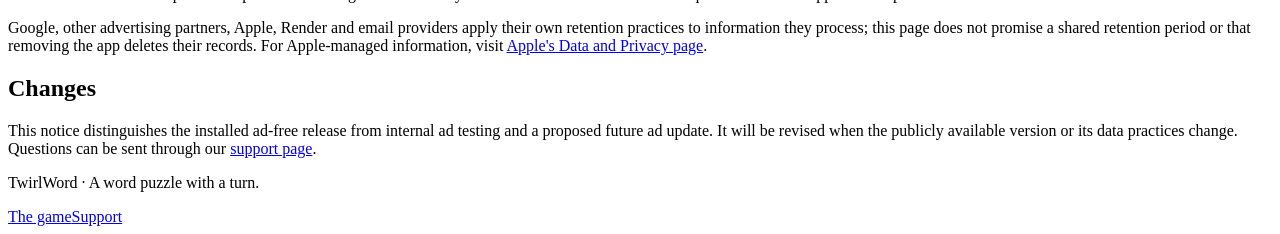
==== commit 1cd65f5d: "Clarify ad partners and current-session privacy choices" ====
--- a/site/public/privacy/index.html
+++ b/site/public/privacy/index.html
@@ -14,18 +14,18 @@
 <p>In an ad-enabled build, consent updates and ad preparation may contact Google before you choose to watch. In the normal game flow this begins on eligible results screens; the separate diagnostic app can begin these steps on its test screen. Official test ads do not mean that no information leaves your device.</p>
 <h2>Google and advertising partners</h2>
 <p>Google's advertising software may process IP addresses and approximate location, device identifiers, ad views and interactions, app interactions, crash information and performance information. These may be used for advertising, measurement, service reliability and fraud prevention. The information and permitted uses depend on the software, configuration, region and your choices.</p>
-<p>Google's consent form may list additional advertising partners and their purposes. Review <strong>Manage options</strong> and the vendor information in that form for the choices it presents and the partners' privacy information. A partner's presence in the form does not mean it receives every request, and this page does not claim that only Google may receive advertising information.</p>
+<p>Google's consent form may list additional advertising partners and their purposes. Review <strong>Manage options</strong> and the vendor information in that form for the choices it presents and the partners' privacy information. Depending on your choices and region, listed partners may receive or process information in connection with ad requests. A partner's presence in the form does not mean it receives every request.</p>
 <p>See <a href="https://policies.google.com/privacy">Google's Privacy Policy</a> and <a href="https://policies.google.com/technologies/partner-sites">how Google uses information from apps and sites</a>. Providers apply their own privacy and retention policies. Removing local TwirlWord data does not itself delete information already held by them.</p>
 <p>TwirlWord's own ad integration does not request device-location access or supply GPS coordinates. Approximate location can still be derived from an IP address. A consent-form description of precise location does not grant an operating-system location permission or show that TwirlWord has supplied such coordinates.</p>
 <h2>Advertising choices</h2>
-<p>Where a consent form is shown, you can review its choices before continuing. In the internal diagnostic app, use <strong>Privacy choices</strong> when available to review or change the choices managed by UMP. In the proposed normal game flow, Settings provides <strong>Ad privacy choices</strong> when UMP requires that entry point and <strong>Hide bonus offers</strong> to suppress offers. Hiding offers is separate from changing consent and does not erase information already sent. These ad controls are absent from the SDK-free public version.</p>
+<p>Where a consent form is shown, you can review its choices before continuing. In the internal diagnostic app, use <strong>Privacy choices</strong> when available to review or change the choices managed by UMP. In the proposed normal game flow, after the app has checked consent on an eligible results screen during that session, Settings provides <strong>Ad privacy choices</strong> when UMP requires that entry point. Settings also provides <strong>Hide bonus offers</strong> to suppress offers. Hiding offers is separate from changing consent and does not erase information already sent. These ad controls are absent from the SDK-free public version.</p>
 <p>Regional advertising consent and Apple's tracking permission are separate. The current internal test configuration does not request Apple's tracking permission or use an IDFA consent message. This does not mean that the advertising software handles no data. Any public ad update must describe its actual tracking behavior and request Apple's permission before tracking where required. Normal play and earned progress do not depend on granting advertising permission.</p>
 <h2>Apple and TestFlight</h2>
 <p>Apple may process App Store, device and diagnostic information under its own settings and policies. If you use TestFlight, Apple collects beta usage and crash information and shares feedback with the developer. Depending on how you joined, this can include tester and device details, comments and screenshots. See <a href="https://www.apple.com/legal/privacy/data/en/test-flight/">Apple's TestFlight privacy information</a>. Avoid including sensitive details in feedback.</p>
 <h2>This Render website</h2>
 <p>The website's own code does not set cookies, run analytics, show ads or collect information through a form. Render processes website requests, which may contain an IP address and browser details. See <a href="https://render.com/privacy">Render's privacy policy</a>. Visiting an external link is subject to that service's own terms.</p>
 <h2>Support and privacy requests</h2>
-<p>Email <a href="mailto:relativityrush@gmail.com?subject=TwirlWord%20privacy">relativityrush@gmail.com</a> for TwirlWord support or a privacy request. The developer and email providers receive your address, message and attachments so the developer can respond and investigate. Include only the information needed. You can request deletion of support correspondence at the same address.</p>
+<p>TwirlWord is published by Brian Baker. Email <a href="mailto:relativityrush@gmail.com?subject=TwirlWord%20privacy">relativityrush@gmail.com</a> for TwirlWord support or a privacy request. The developer and email providers receive your address, message and attachments so the developer can respond and investigate. Include only the information needed. You can request deletion of support correspondence at the same address.</p>
 <p>Google, other advertising partners, Apple, Render and email providers apply their own retention practices to information they process; this page does not promise a shared retention period or that removing the app deletes their records. For Apple-managed information, visit <a href="https://privacy.apple.com/">Apple's Data and Privacy page</a>.</p>
 <h2>Changes</h2>
 <p>This notice distinguishes the installed ad-free release from internal ad testing and a proposed future ad update. It will be revised when the publicly available version or its data practices change. Questions can be sent through our <a href="/support/#contact">support page</a>.</p>
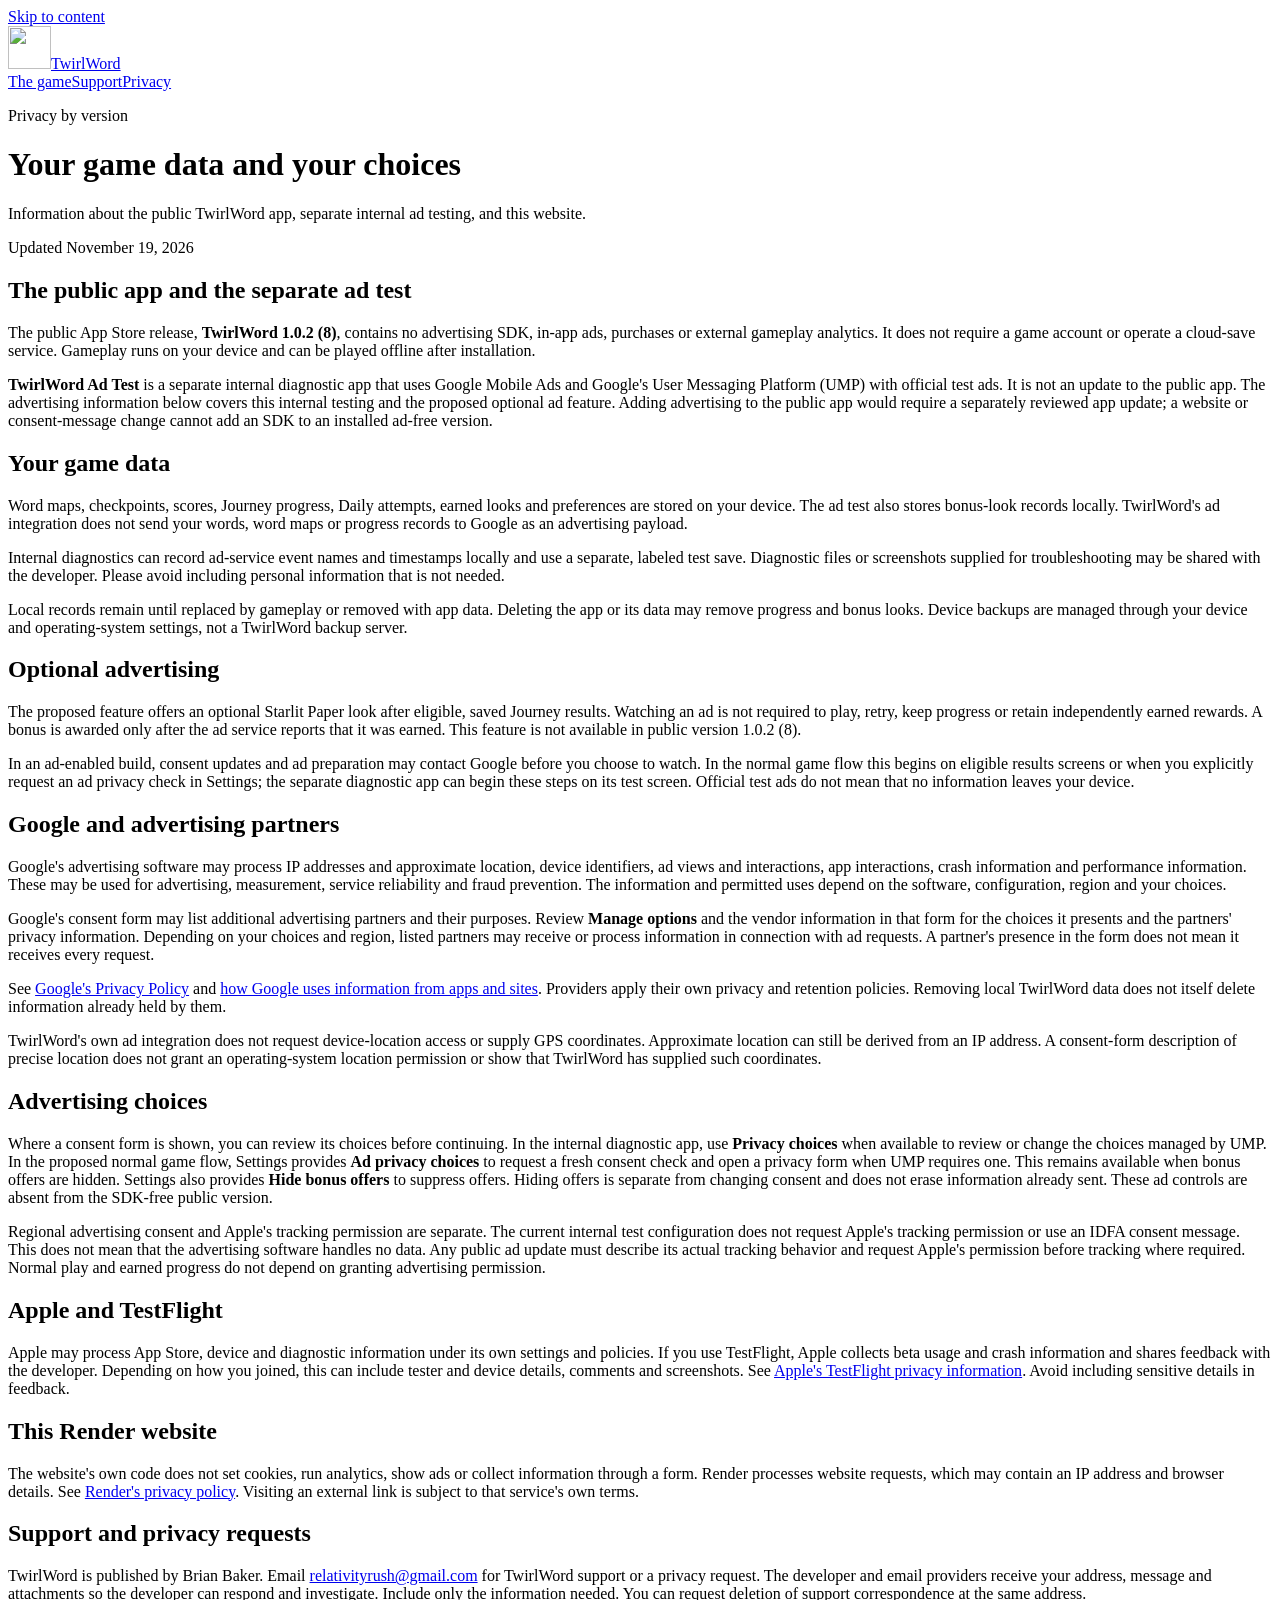
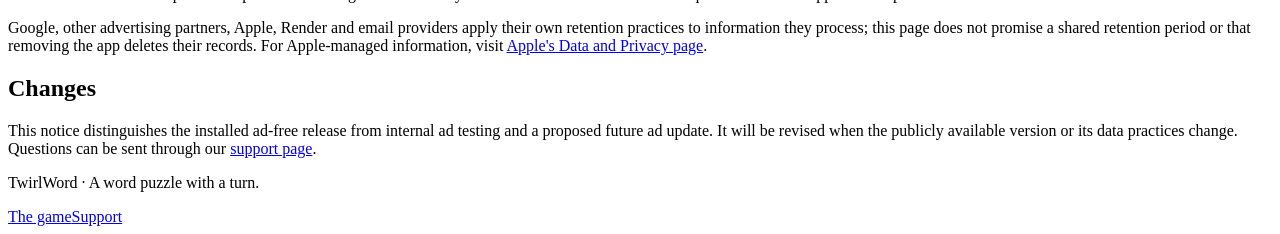
==== commit 18a7fc51: "Describe explicit ad privacy access in the proposed test flow" ====
--- a/site/public/privacy/index.html
+++ b/site/public/privacy/index.html
@@ -11,14 +11,14 @@
 <p>Local records remain until replaced by gameplay or removed with app data. Deleting the app or its data may remove progress and bonus looks. Device backups are managed through your device and operating-system settings, not a TwirlWord backup server.</p>
 <h2>Optional advertising</h2>
 <p>The proposed feature offers an optional Starlit Paper look after eligible, saved Journey results. Watching an ad is not required to play, retry, keep progress or retain independently earned rewards. A bonus is awarded only after the ad service reports that it was earned. This feature is not available in public version 1.0.2 (8).</p>
-<p>In an ad-enabled build, consent updates and ad preparation may contact Google before you choose to watch. In the normal game flow this begins on eligible results screens; the separate diagnostic app can begin these steps on its test screen. Official test ads do not mean that no information leaves your device.</p>
+<p>In an ad-enabled build, consent updates and ad preparation may contact Google before you choose to watch. In the normal game flow this begins on eligible results screens or when you explicitly request an ad privacy check in Settings; the separate diagnostic app can begin these steps on its test screen. Official test ads do not mean that no information leaves your device.</p>
 <h2>Google and advertising partners</h2>
 <p>Google's advertising software may process IP addresses and approximate location, device identifiers, ad views and interactions, app interactions, crash information and performance information. These may be used for advertising, measurement, service reliability and fraud prevention. The information and permitted uses depend on the software, configuration, region and your choices.</p>
 <p>Google's consent form may list additional advertising partners and their purposes. Review <strong>Manage options</strong> and the vendor information in that form for the choices it presents and the partners' privacy information. Depending on your choices and region, listed partners may receive or process information in connection with ad requests. A partner's presence in the form does not mean it receives every request.</p>
 <p>See <a href="https://policies.google.com/privacy">Google's Privacy Policy</a> and <a href="https://policies.google.com/technologies/partner-sites">how Google uses information from apps and sites</a>. Providers apply their own privacy and retention policies. Removing local TwirlWord data does not itself delete information already held by them.</p>
 <p>TwirlWord's own ad integration does not request device-location access or supply GPS coordinates. Approximate location can still be derived from an IP address. A consent-form description of precise location does not grant an operating-system location permission or show that TwirlWord has supplied such coordinates.</p>
 <h2>Advertising choices</h2>
-<p>Where a consent form is shown, you can review its choices before continuing. In the internal diagnostic app, use <strong>Privacy choices</strong> when available to review or change the choices managed by UMP. In the proposed normal game flow, after the app has checked consent on an eligible results screen during that session, Settings provides <strong>Ad privacy choices</strong> when UMP requires that entry point. Settings also provides <strong>Hide bonus offers</strong> to suppress offers. Hiding offers is separate from changing consent and does not erase information already sent. These ad controls are absent from the SDK-free public version.</p>
+<p>Where a consent form is shown, you can review its choices before continuing. In the internal diagnostic app, use <strong>Privacy choices</strong> when available to review or change the choices managed by UMP. In the proposed normal game flow, Settings provides <strong>Ad privacy choices</strong> to request a fresh consent check and open a privacy form when UMP requires one. This remains available when bonus offers are hidden. Settings also provides <strong>Hide bonus offers</strong> to suppress offers. Hiding offers is separate from changing consent and does not erase information already sent. These ad controls are absent from the SDK-free public version.</p>
 <p>Regional advertising consent and Apple's tracking permission are separate. The current internal test configuration does not request Apple's tracking permission or use an IDFA consent message. This does not mean that the advertising software handles no data. Any public ad update must describe its actual tracking behavior and request Apple's permission before tracking where required. Normal play and earned progress do not depend on granting advertising permission.</p>
 <h2>Apple and TestFlight</h2>
 <p>Apple may process App Store, device and diagnostic information under its own settings and policies. If you use TestFlight, Apple collects beta usage and crash information and shares feedback with the developer. Depending on how you joined, this can include tester and device details, comments and screenshots. See <a href="https://www.apple.com/legal/privacy/data/en/test-flight/">Apple's TestFlight privacy information</a>. Avoid including sensitive details in feedback.</p>
